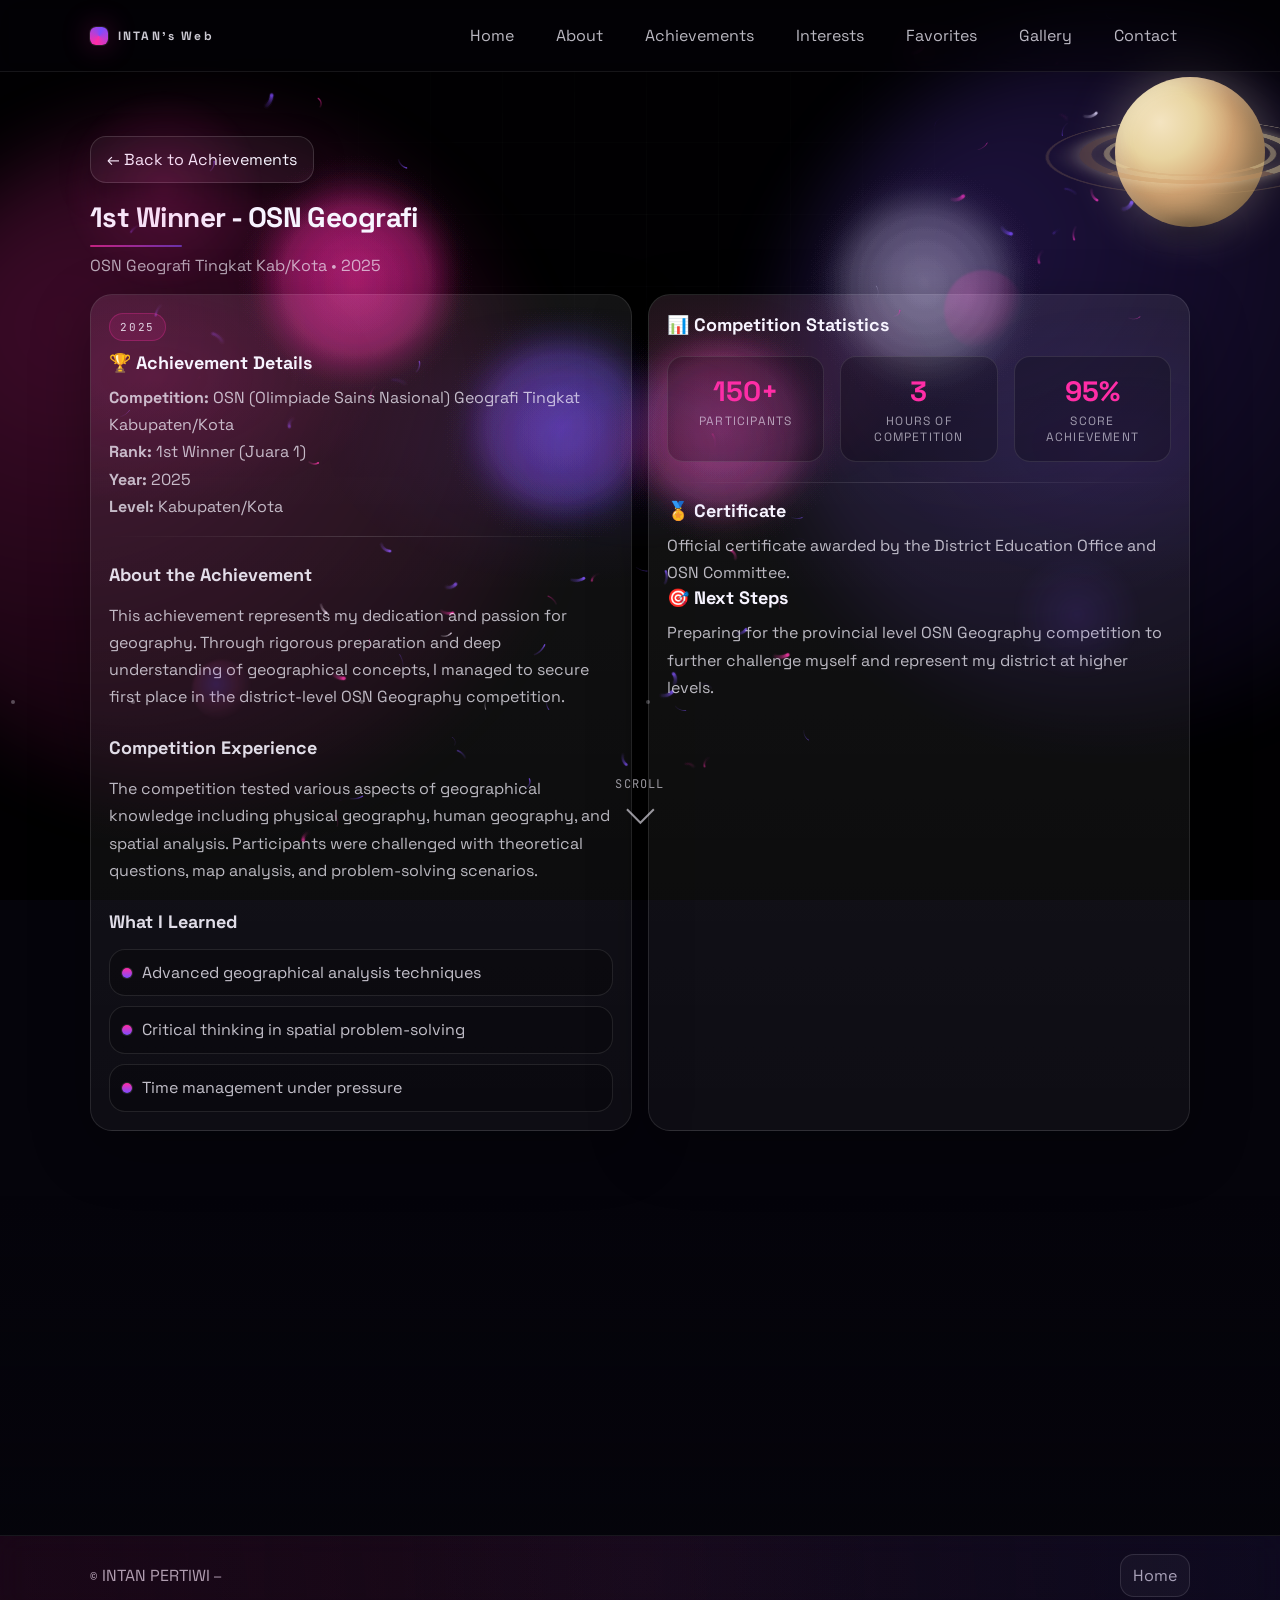
==== achievement-1st-winner.html @ ba56cc41 "Add files via upload" ====
<!doctype html>
<html lang="id">
  <head>
    <meta charset="UTF-8" />
    <meta name="viewport" content="width=device-width, initial-scale=1.0" />
    <meta name="theme-color" content="#05040b" />
    <title>1st Winner - OSN Geografi | Intan's Web</title>
    <meta name="description" content="Detail achievement OSN Geografi Tingkat Kab/Kota" />

    <meta property="og:site_name" content="Intan's Web" />
    <meta property="og:title" content="1st Winner - OSN Geografi" />
    <meta property="og:description" content="Detail achievement OSN Geografi Tingkat Kab/Kota" />
    <meta property="og:type" content="website" />
    <meta property="og:locale" content="id_ID" />

    <meta name="twitter:card" content="summary" />
    <meta name="twitter:title" content="1st Winner - OSN Geografi" />
    <meta name="twitter:description" content="Detail achievement OSN Geografi Tingkat Kab/Kota" />

    <link rel="preconnect" href="https://fonts.googleapis.com" />
    <link rel="preconnect" href="https://fonts.gstatic.com" crossorigin />
    <link
      href="https://fonts.googleapis.com/css2?family=Space+Grotesk:wght@400;500;600;700&family=JetBrains+Mono:wght@400;600&display=swap"
      rel="stylesheet"
    />
    <link rel="stylesheet" href="./styles.css" />
  </head>
  <body>
    <a class="skip" href="#content">Skip to content</a>

    <div class="bg" aria-hidden="true">
      <canvas class="bg__galaxy" id="galaxyCanvas"></canvas>
      <div class="bg__grid"></div>
      <div class="bg__glow bg__glow--a"></div>
      <div class="bg__glow bg__glow--b"></div>
    </div>

    <header class="header" data-elevate>
      <div class="container header__inner">
        <a class="brand" href="./index.html" aria-label="Ke Home">
          <span class="brand__mark" aria-hidden="true"></span>
          <span class="brand__text">INTAN's Web</span>
        </a>

        <nav class="nav" aria-label="Navigasi utama">
          <button class="nav__toggle" type="button" data-nav-toggle>
            <span class="nav__toggleIcon" aria-hidden="true"></span>
            <span class="srOnly">Toggle menu</span>
          </button>
          <div class="nav__panel" data-nav-panel>
            <a class="nav__link" href="./index.html" data-nav-link>Home</a>
            <a class="nav__link" href="./about.html" data-nav-link>About</a>
            <a class="nav__link" href="./achievements.html" data-nav-link>Achievements</a>
            <a class="nav__link" href="./interests.html" data-nav-link>Interests</a>
            <a class="nav__link" href="./favorites.html" data-nav-link>Favorites</a>
            <a class="nav__link" href="./gallery.html" data-nav-link>Gallery</a>
            <a class="nav__link" href="./contact.html" data-nav-link>Contact</a>
          </div>
        </nav>
      </div>
    </header>

    <main id="content">
      <section class="section">
        <div class="container">
          <div class="sectionHead">
            <a href="./achievements.html" class="btn btn--ghost" style="margin-bottom: 16px; display: inline-flex;">← Back to Achievements</a>
            <h2 class="h2 reveal">1st Winner - OSN Geografi</h2>
            <p class="sub reveal">OSN Geografi Tingkat Kab/Kota • 2025</p>
          </div>

          <div class="grid grid--2">
            <article class="card reveal">
              <div class="badge">2025</div>
              <h3 class="h3">🏆 Achievement Details</h3>
              
              <!-- EDIT INI: Isi detail achievement kamu di bawah ini -->
              <div class="achievement-content">
                <p class="p"><strong>Competition:</strong> OSN (Olimpiade Sains Nasional) Geografi Tingkat Kabupaten/Kota</p>
                <p class="p"><strong>Rank:</strong> 1st Winner (Juara 1)</p>
                <p class="p"><strong>Year:</strong> 2025</p>
                <p class="p"><strong>Level:</strong> Kabupaten/Kota</p>
                
                <div class="divider"></div>
                
                <h4 class="h3">About the Achievement</h4>
                <p class="p">
                  <!-- EDIT INI: Tulis deskripsi achievement kamu di sini -->
                  This achievement represents my dedication and passion for geography. 
                  Through rigorous preparation and deep understanding of geographical concepts, 
                  I managed to secure first place in the district-level OSN Geography competition.
                </p>
                
                <h4 class="h3">Competition Experience</h4>
                <p class="p">
                  <!-- EDIT INI: Tulis pengalaman kamu selama kompetisi di sini -->
                  The competition tested various aspects of geographical knowledge including 
                  physical geography, human geography, and spatial analysis. Participants 
                  were challenged with theoretical questions, map analysis, and problem-solving scenarios.
                </p>
                
                <h4 class="h3">What I Learned</h4>
                <ul class="skillList">
                  <li class="skill-item">
                    <span class="dot"></span>
                    <!-- EDIT INI: Ganti dengan yang kamu pelajari -->
                    Advanced geographical analysis techniques
                  </li>
                  <li class="skill-item">
                    <span class="dot"></span>
                    <!-- EDIT INI: Ganti dengan yang kamu pelajari -->
                    Critical thinking in spatial problem-solving
                  </li>
                  <li class="skill-item">
                    <span class="dot"></span>
                    <!-- EDIT INI: Ganti dengan yang kamu pelajari -->
                    Time management under pressure
                  </li>
                </ul>
              </div>
              <!-- END EDIT SECTION -->
            </article>

            <article class="card reveal">
              <h3 class="h3">📊 Competition Statistics</h3>
              
              <!-- EDIT INI: Isi statistik kompetisi jika ada -->
              <div class="stats-grid">
                <div class="stat-item">
                  <div class="stat-number">150+</div>
                  <div class="stat-label">Participants</div>
                </div>
                <div class="stat-item">
                  <div class="stat-number">3</div>
                  <div class="stat-label">Hours of Competition</div>
                </div>
                <div class="stat-item">
                  <div class="stat-number">95%</div>
                  <div class="stat-label">Score Achievement</div>
                </div>
              </div>
              
              <div class="divider"></div>
              
              <h4 class="h3">🏅 Certificate</h4>
              <p class="p">
                <!-- EDIT INI: Tambahkan info sertifikat jika ada -->
                Official certificate awarded by the District Education Office 
                and OSN Committee.
              </p>
              
              <h4 class="h3">🎯 Next Steps</h4>
              <p class="p">
                <!-- EDIT INI: Tulis rencana ke depan -->
                Preparing for the provincial level OSN Geography competition 
                to further challenge myself and represent my district at higher levels.
              </p>
            </article>
          </div>
        </div>
      </section>
    </main>

    <footer class="footer">
      <div class="container footer__inner">
        <div class="footer__left">
          <span class="mono">©</span>
          <span data-footer-name>INTAN PERTIWI</span>
          <span class="mono">—</span>
        </div>
        <a class="footer__top" href="./index.html">Home</a>
      </div>
    </footer>

    <script src="./main.js" defer></script>
  </body>
</html>
---- styles.css ----
:root{
  --bg0:#05040b;
  --bg1:#0a0712;
  --card:rgba(255,255,255,.06);
  --card2:rgba(255,255,255,.08);
  --line:rgba(255,255,255,.12);
  --text:#f7f4ff;
  --muted:rgba(247,244,255,.72);
  --pink:#ff2da6;
  --pink2:#ff5bd0;
  --hot:#ff1b6b;
  --violet:#7c4dff;
  --ok:#27ffb8;
  --shadow: 0 18px 60px rgba(0,0,0,.55);
  --shadow2: 0 10px 30px rgba(0,0,0,.45);
  --r:22px;
  --mono: "JetBrains Mono", ui-monospace, SFMono-Regular, Menlo, Monaco, Consolas, "Liberation Mono","Courier New", monospace;
  --sans: "Space Grotesk", ui-sans-serif, system-ui, -apple-system, Segoe UI, Roboto, Helvetica, Arial, "Apple Color Emoji","Segoe UI Emoji";
}

*{box-sizing:border-box}
html{scroll-behavior:smooth}
body{
  margin:0;
  font-family:var(--sans);
  color:var(--text);
  background: var(--bg0);
  min-height:100vh;
  overflow-x:hidden;
}

img{max-width:100%; display:block}
a{color:inherit; text-decoration:none}
button,input,textarea{font:inherit; color:inherit}

.srOnly{
  position:absolute!important;
  width:1px;height:1px;
  padding:0;margin:-1px;
  overflow:hidden;clip:rect(0,0,0,0);
  white-space:nowrap;border:0;
}

.skip{
  position:absolute;
  left:12px; top:10px;
  padding:10px 12px;
  border-radius:12px;
  background:rgba(0,0,0,.7);
  border:1px solid var(--line);
  transform:translateY(-150%);
  transition:transform .2s ease;
  z-index:9999;
}
.skip:focus{transform:translateY(0)}

.container{
  width:min(1100px, calc(100% - 40px));
  margin:0 auto;
}

.bg{
  position:fixed;
  inset:0;
  pointer-events:none;
  z-index:-1;
}
.bg__galaxy{
  position:absolute;
  inset:0;
  width:100%;
  height:100%;
  opacity:0.9;
  mix-blend-mode: screen;
}
.bg__grid{
  position:absolute;
  inset:-2px;
  background:
    linear-gradient(to right, rgba(255,255,255,.06) 1px, transparent 1px) 0 0 / 72px 72px,
    linear-gradient(to bottom, rgba(255,255,255,.06) 1px, transparent 1px) 0 0 / 72px 72px;
  mask-image: radial-gradient(60% 50% at 50% 25%, rgba(0,0,0,1), transparent 70%);
  opacity:.35;
  transform:translateZ(0);
}
.bg__glow{
  position:absolute;
  width:680px; height:680px;
  border-radius:999px;
  filter:blur(40px);
  opacity:.28;
  animation: floaty 10s ease-in-out infinite;
}
.bg__glow--a{
  left:-140px; top:120px;
  background: radial-gradient(circle at 30% 30%, rgba(255,45,166,.85), rgba(255,45,166,0));
}
.bg__glow--b{
  right:-180px; top:40px;
  background: radial-gradient(circle at 30% 30%, rgba(124,77,255,.85), rgba(124,77,255,0));
  animation-duration:12s;
  animation-delay:-2s;
}
@keyframes floaty{
  0%,100%{ transform: translate3d(0,0,0) }
  50%{ transform: translate3d(0,-22px,0) }
}

.header{
  position:sticky;
  top:0;
  z-index:50;
  backdrop-filter: blur(14px);
  background: rgba(5,4,11,.45);
  border-bottom:1px solid rgba(255,255,255,.08);
}
.header[data-elevate="true"]{
  box-shadow:0 10px 30px rgba(0,0,0,.25);
}
.header__inner{
  display:flex;
  align-items:center;
  justify-content:space-between;
  padding:14px 0;
}

.brand{display:flex; align-items:center; gap:10px}
.brand__mark{
  width:18px;height:18px;border-radius:6px;
  background: conic-gradient(from 200deg, var(--pink), var(--violet), var(--pink));
  box-shadow: 0 0 0 1px rgba(255,255,255,.10), 0 0 28px rgba(255,45,166,.35);
}
.brand__text{
  letter-spacing:.18em;
  font-weight:700;
  font-size:12px;
  color:rgba(247,244,255,.82);
}

.nav{display:flex; align-items:center}
.nav__toggle{
  display:none;
  width:44px;height:44px;
  border-radius:14px;
  border:1px solid var(--line);
  background:rgba(255,255,255,.06);
}
.nav__toggleIcon{
  display:block;
  width:18px; height:2px;
  background:rgba(247,244,255,.9);
  border-radius:2px;
  margin:0 auto;
  position:relative;
}
.nav__toggleIcon:before,
.nav__toggleIcon:after{
  content:"";
  position:absolute;
  left:0;
  width:18px;height:2px;
  background:rgba(247,244,255,.9);
  border-radius:2px;
}
.nav__toggleIcon:before{top:-6px}
.nav__toggleIcon:after{top:6px}

.nav__panel{
  display:flex;
  align-items:center;
  gap:16px;
}
.nav__link{
  padding:10px 12px;
  border-radius:14px;
  color:rgba(247,244,255,.75);
  border:1px solid transparent;
  transition: background .2s ease, border-color .2s ease, color .2s ease;
}
.nav__link:hover{
  background:rgba(255,255,255,.06);
  border-color:rgba(255,255,255,.10);
  color:rgba(247,244,255,.95);
}
.nav__link[aria-current="page"]{
  background: linear-gradient(180deg, rgba(255,45,166,.18), rgba(255,45,166,.08));
  border-color: rgba(255,45,166,.35);
  box-shadow: 0 0 0 1px rgba(255,45,166,.15) inset, 0 12px 28px rgba(255,45,166,.12);
  color:rgba(247,244,255,.98);
}

.section{padding:64px 0}
.hero{padding:64px 0 22px}

.hero__grid{
  display:grid;
  grid-template-columns: 1.2fr .8fr;
  gap:28px;
  align-items:center;
}
.kicker{
  font-family:var(--mono);
  letter-spacing:.18em;
  text-transform:uppercase;
  font-size:12px;
  color:rgba(247,244,255,.62);
  margin:0 0 12px;
}
.hero__title{margin:0 0 10px}
.hero__titleLine{
  display:block;
  font-size:20px;
  color:rgba(247,244,255,.82);
  font-weight:600;
}
.hero__name{
  display:block;
  font-size: clamp(38px, 4.6vw, 64px);
  line-height:1.05;
  letter-spacing:-.03em;
  background: linear-gradient(90deg, rgba(247,244,255,1), rgba(255,91,208,1), rgba(124,77,255,1));
  -webkit-background-clip:text;
  background-clip:text;
  color:transparent;
  text-shadow: 0 0 40px rgba(255,45,166,.14);
  background-size: 220% 100%;
  animation: nameShine 4.6s ease-in-out infinite;
  position:relative;
  isolation:isolate;
}
.hero__name:after{
  content:"";
  position:absolute;
  left:-8px; right:-8px;
  bottom:-10px;
  height:2px;
  background: linear-gradient(90deg, transparent, rgba(255,45,166,.65), rgba(124,77,255,.55), transparent);
  opacity:.65;
  filter: blur(.1px);
}
.hero__nameWrap{
  position:relative;
  display:inline-block;
}
.hero__nameGhost{
  position:absolute;
  left:0; top:0;
  pointer-events:none;
  user-select:none;
  font-size: inherit;
  line-height: inherit;
  letter-spacing: inherit;
  font-weight: inherit;
  opacity:0;
  filter: blur(.2px);
  transform: translate3d(0,0,0);
  mix-blend-mode: screen;
}
.hero__nameGhost--pink{ color: rgba(255,45,166,.40); }
.hero__nameGhost--violet{ color: rgba(124,77,255,.34); filter: blur(.25px); }

.hero__nameWrap[data-glitch="on"] .hero__nameGhost,
.hero__nameWrap:hover .hero__nameGhost{
  opacity:.92;
  animation: glitchShift 860ms steps(2,end) 1;
}
.hero__nameWrap[data-glitch="on"] .hero__nameGhost--pink{ transform: translateX(-2px); }
.hero__nameWrap[data-glitch="on"] .hero__nameGhost--violet{ transform: translateX(2px); }
.hero__nameWrap:hover .hero__nameGhost--pink{ transform: translateX(-2px); }
.hero__nameWrap:hover .hero__nameGhost--violet{ transform: translateX(2px); }
@keyframes glitchShift{
  0%{ clip-path: inset(0 0 0 0); transform: translate3d(-2px,0,0) }
  12%{ clip-path: inset(12% 0 64% 0); transform: translate3d(2px,0,0) }
  26%{ clip-path: inset(52% 0 24% 0); transform: translate3d(-3px,0,0) }
  44%{ clip-path: inset(24% 0 54% 0); transform: translate3d(3px,0,0) }
  63%{ clip-path: inset(66% 0 12% 0); transform: translate3d(-2px,0,0) }
  82%{ clip-path: inset(10% 0 74% 0); transform: translate3d(2px,0,0) }
  100%{ clip-path: inset(0 0 0 0); transform: translate3d(0,0,0) }
}

.hero__nameScan{
  position:absolute;
  left:-10%;
  right:-10%;
  top:0;
  height:100%;
  background: linear-gradient(90deg, transparent, rgba(255,255,255,.18), transparent);
  mix-blend-mode: overlay;
  opacity:.0;
  transform: translateX(-18%);
  filter: blur(.2px);
  pointer-events:none;
}
.hero__nameWrap:hover .hero__nameScan{opacity:.55}
.hero__nameWrap .hero__nameScan{ animation: scan 2.8s ease-in-out infinite; }
@keyframes scan{
  0%{ transform: translateX(-18%); opacity:.0 }
  12%{ opacity:.55 }
  52%{ transform: translateX(18%); opacity:.15 }
  100%{ transform: translateX(18%); opacity:0 }
}
@keyframes nameShine{
  0%{ background-position: 0% 50% }
  50%{ background-position: 100% 50% }
  100%{ background-position: 0% 50% }
}

.reveal{
  opacity:0;
  transform: translateY(14px);
  filter: blur(6px);
  transition: opacity .6s ease, transform .6s ease, filter .6s ease;
  will-change: opacity, transform, filter;
}
.reveal.is-in{
  opacity:1;
  transform: translateY(0);
  filter: blur(0);
}

.h2.reveal{
  position:relative;
}
.h2.reveal:after{
  content:"";
  display:block;
  margin-top:10px;
  width: 92px;
  height: 2px;
  border-radius:999px;
  background: linear-gradient(90deg, rgba(255,45,166,.75), rgba(124,77,255,.65));
  box-shadow: 0 16px 40px rgba(255,45,166,.10);
  transform-origin: left;
  transform: scaleX(.6);
  opacity:.0;
  transition: transform .6s ease .08s, opacity .6s ease .08s;
}
.h2.reveal.is-in:after{
  transform: scaleX(1);
  opacity:.95;
}
.hero__tagline{
  margin:0 0 18px;
  font-size:16px;
  color:rgba(247,244,255,.72);
  max-width:54ch;
}

.hero__cta{display:flex; gap:12px; flex-wrap:wrap; margin:0 0 16px}

.btn{
  display:inline-flex;
  align-items:center;
  justify-content:center;
  padding:12px 16px;
  border-radius:16px;
  border:1px solid rgba(255,255,255,.14);
  background:rgba(255,255,255,.06);
  box-shadow: var(--shadow2);
  transition: transform .18s ease, background .18s ease, border-color .18s ease, box-shadow .18s ease;
  user-select:none;
}
.btn:hover{transform: translateY(-1px)}
.btn:active{transform: translateY(0)}
.btn--primary{
  border-color: rgba(255,45,166,.45);
  background: linear-gradient(180deg, rgba(255,45,166,.35), rgba(255,45,166,.14));
  box-shadow: 0 16px 42px rgba(255,45,166,.18);
}
.btn--ghost{
  background: rgba(255,255,255,.04);
}

.chips{display:flex; gap:10px; flex-wrap:wrap}
.chip{
  padding:8px 12px;
  border-radius:999px;
  border:1px solid rgba(255,255,255,.12);
  background:rgba(255,255,255,.04);
  color:rgba(247,244,255,.72);
  font-size:13px;
}

.hero__visual{position:relative}
.portraitCard{
  position:relative;
  border-radius: calc(var(--r) + 8px);
  padding:12px;
  background: linear-gradient(180deg, rgba(255,255,255,.08), rgba(255,255,255,.04));
  border:1px solid rgba(255,255,255,.10);
  box-shadow: var(--shadow);
  overflow:hidden;
  transform: perspective(900px) rotateX(0deg) rotateY(0deg) translate3d(0, 0, 0);
  transform-style: preserve-3d;
  will-change: transform;
  transition: transform .18s ease, box-shadow .22s ease, border-color .22s ease;
  animation: portraitWobble 6.8s ease-in-out infinite;
}
.portraitCard:hover{
  transform: perspective(900px) rotateX(0deg) rotateY(0deg) translate3d(0, -8px, 0);
  box-shadow: 0 24px 74px rgba(0,0,0,.45);
  border-color: rgba(255,45,166,.22);
  animation-play-state: paused;
}
.portraitCard:focus-within{
  transform: perspective(900px) rotateX(0deg) rotateY(0deg) translate3d(0, -8px, 0);
  box-shadow: 0 24px 74px rgba(0,0,0,.45);
  border-color: rgba(255,45,166,.22);
  animation-play-state: paused;
}
.portraitCard:before{
  content:"";
  position:absolute;
  inset:-40%;
  background: linear-gradient(
    115deg,
    transparent 0%,
    rgba(255,255,255,.06) 32%,
    rgba(255,255,255,.22) 44%,
    rgba(255,255,255,.08) 56%,
    transparent 70%
  );
  transform: translateX(-22%) rotate(8deg);
  opacity:0;
  pointer-events:none;
}
.portraitCard:hover:before,
.portraitCard:focus-within:before{
  opacity:.85;
  animation: portraitShine 1.35s ease both;
}
@keyframes portraitShine{
  to{ transform: translateX(22%) rotate(8deg) }
}
.portraitCard:after{
  content:"";
  position:absolute;
  inset:-60px;
  background:
    radial-gradient(360px 260px at 32% 28%, rgba(255,45,166,.32), transparent 62%),
    radial-gradient(520px 360px at 72% 44%, rgba(124,77,255,.26), transparent 64%),
    radial-gradient(520px 420px at 55% 80%, rgba(255,91,208,.16), transparent 66%);
  filter: blur(16px);
  opacity:.62;
  pointer-events:none;
  mix-blend-mode: screen;
  transform: translateZ(10px);
  animation: aura 8.5s ease-in-out infinite;
}
@keyframes aura{
  0%,100%{ transform: translate3d(0,0,0) }
  50%{ transform: translate3d(0,-10px,0) }
}
.portraitCard__img{
  box-shadow:
    0 0 0 1px rgba(255,255,255,.10),
    0 28px 90px rgba(255,45,166,.10);
}

.linkCard{
  display:inline-flex;
  align-items:center;
  gap:10px;
  padding:10px 12px;
  border-radius:16px;
  border:1px solid rgba(255,255,255,.12);
  background: rgba(0,0,0,.18);
  color:rgba(247,244,255,.78);
  transition: transform .18s ease, border-color .18s ease, background .18s ease;
}
.linkCard:hover{
  transform: translateY(-1px);
  border-color: rgba(255,45,166,.24);
  background: rgba(255,255,255,.05);
  color:rgba(247,244,255,.92);
}
.linkCard:after{
  content:"↗";
  font-family:var(--mono);
  font-size:12px;
  opacity:.7;
}
.link-card.card {
  text-decoration: none;
  color: inherit;
}
.link-card.card:hover {
  transform: translateY(-2px);
  border-color: rgba(255,45,166,.22);
  background: rgba(255,255,255,.05);
  color: inherit;
}
.portraitCard__frame{
  position:absolute;
  inset:-2px;
  background: radial-gradient(500px 260px at 10% 10%, rgba(255,45,166,.42), transparent 55%),
              radial-gradient(520px 300px at 90% 20%, rgba(124,77,255,.38), transparent 60%),
              linear-gradient(180deg, rgba(255,255,255,.10), rgba(255,255,255,0));
  opacity:.7;
  pointer-events:none;
  transform: translateZ(18px);
}
.portraitCard__img{
  position:relative;
  width:100%;
  height:420px;
  object-fit:cover;
  border-radius: var(--r);
  border:1px solid rgba(255,255,255,.12);
  filter: contrast(1.06) saturate(1.08);
  transform: translateZ(30px) scale(1);
  transition: transform .22s cubic-bezier(.2,.8,.2,1), filter .22s ease;
  will-change: transform;
  animation: portraitBreath 4.6s ease-in-out infinite;
}
.portraitCard:hover .portraitCard__img,
.portraitCard:focus-within .portraitCard__img{
  transform: translateZ(30px) scale(1.045);
  filter: contrast(1.08) saturate(1.12);
  animation-play-state: paused;
}

@keyframes portraitWobble{
  0%,100%{
    transform: perspective(900px) rotateX(0deg) rotateY(0deg) translate3d(0, 0, 0);
  }
  20%{
    transform: perspective(900px) rotateX(6deg) rotateY(-7deg) translate3d(0, -5px, 0);
  }
  50%{
    transform: perspective(900px) rotateX(-7deg) rotateY(8deg) translate3d(0, -9px, 0);
  }
  78%{
    transform: perspective(900px) rotateX(5deg) rotateY(6deg) translate3d(0, -4px, 0);
  }
}
@keyframes portraitBreath{
  0%,100%{ transform: translateZ(30px) scale(1) }
  50%{ transform: translateZ(30px) scale(1.03) }
}

/* extra WOW: glow slowly orbits */
.portraitCard:after{
  animation: aura 8.5s ease-in-out infinite, glowOrbit 9.5s ease-in-out infinite;
}
@keyframes glowOrbit{
  0%,100%{ transform: translateZ(10px) translate3d(-10px, 6px, 0) }
  50%{ transform: translateZ(10px) translate3d(14px, -10px, 0) }
}

@media (prefers-reduced-motion: reduce){
  html{scroll-behavior:auto}
  .portraitCard,
  .portraitCard__img{
    transition:none !important;
    animation:none !important;
  }
  .portraitCard:before{display:none}
  .portraitCard:after{display:none}
}
.portraitCard__meta{
  position:absolute;
  left:18px;
  bottom:18px;
  display:grid;
  gap:10px;
}
.portraitCard__metaRow{display:flex; align-items:center; gap:10px}
.mono{font-family:var(--mono); font-size:12px; letter-spacing:.12em; color:rgba(247,244,255,.7); text-transform:uppercase}

.pill{
  display:inline-flex;
  align-items:center;
  padding:7px 10px;
  border-radius:999px;
  border:1px solid rgba(255,255,255,.14);
  background: rgba(0,0,0,.35);
  color:rgba(247,244,255,.86);
  font-weight:600;
  font-size:12px;
}
.pill--hot{
  border-color: rgba(255,45,166,.45);
  box-shadow: 0 0 0 1px rgba(255,45,166,.10) inset, 0 16px 34px rgba(255,45,166,.14);
}

.floatingStats{
  position:absolute;
  right:-12px;
  top:18px;
  display:grid;
  gap:10px;
  pointer-events:none;
}
.stat{
  border-radius:18px;
  padding:12px 14px;
  background: rgba(0,0,0,.35);
  border:1px solid rgba(255,255,255,.12);
  backdrop-filter: blur(12px);
  box-shadow: 0 18px 60px rgba(0,0,0,.35);
}
.stat__k{font-family:var(--mono); font-size:11px; letter-spacing:.16em; color:rgba(247,244,255,.58); text-transform:uppercase}
.stat__v{font-weight:700; letter-spacing:-.02em}

.sectionHead{margin:0 0 18px}
.h2{
  margin:0 0 8px;
  font-size:28px;
  letter-spacing:-.02em;
}
.sub{margin:0; color:rgba(247,244,255,.68); max-width:72ch}

.grid{display:grid; gap:16px}
.grid--2{grid-template-columns: repeat(2, minmax(0, 1fr))}
.grid--3{grid-template-columns: repeat(3, minmax(0, 1fr))}

.card{
  border-radius: var(--r);
  padding:18px;
  background: linear-gradient(180deg, rgba(255,255,255,.08), rgba(255,255,255,.04));
  border:1px solid rgba(255,255,255,.10);
  box-shadow: 0 18px 60px rgba(0,0,0,.30);
  position:relative;
  overflow:hidden;
}
.card:before{
  content:"";
  position:absolute;
  inset:-2px;
  background: radial-gradient(420px 240px at 12% 10%, rgba(255,45,166,.16), transparent 55%),
              radial-gradient(420px 240px at 88% 18%, rgba(124,77,255,.12), transparent 60%);
  opacity:.85;
  pointer-events:none;
}
.card > *{position:relative}
.card--lift{
  transition: transform .18s ease, border-color .18s ease;
}
.card--lift:hover{
  transform: translateY(-2px);
  border-color: rgba(255,45,166,.22);
}
.card--quote{margin-top:16px}

.h3{margin:0 0 10px; font-size:18px}
.p{margin:0; color:rgba(247,244,255,.74); line-height:1.7}
.subtle{color:rgba(247,244,255,.62)}

.divider{
  height:1px;
  background: linear-gradient(90deg, transparent, rgba(255,255,255,.14), transparent);
  margin:16px 0;
}

.badge{
  display:inline-flex;
  align-items:center;
  padding:6px 10px;
  border-radius:999px;
  font-family:var(--mono);
  font-size:11px;
  letter-spacing:.16em;
  background: rgba(255,45,166,.12);
  border:1px solid rgba(255,45,166,.28);
  color:rgba(247,244,255,.86);
  margin:0 0 10px;
}

.biodata{margin:0; display:grid; gap:10px}
.biodata__row{
  display:flex;
  align-items:flex-start;
  justify-content:space-between;
  gap:14px;
  padding:10px 12px;
  border-radius:16px;
  background: rgba(0,0,0,.26);
  border:1px solid rgba(255,255,255,.10);
}
.biodata dt{color:rgba(247,244,255,.62)}
.biodata dd{margin:0; font-weight:600; text-align:right}

.pillRow{display:flex; gap:10px; flex-wrap:wrap}

.skillList{
  margin:0;
  padding-left:0;
  list-style:none;
  display:grid;
  gap:10px;
}
.skillList li{
  display:flex;
  align-items:center;
  gap:10px;
  padding:10px 12px;
  border-radius:16px;
  background: rgba(0,0,0,.24);
  border:1px solid rgba(255,255,255,.10);
  color:rgba(247,244,255,.78);
}
.skill-item {
  display:flex;
  align-items:center;
  gap:10px;
  padding:10px 12px;
  border-radius:16px;
  background: rgba(0,0,0,.24);
  border:1px solid rgba(255,255,255,.10);
  color:rgba(247,244,255,.78);
}
.dot{
  width:10px;height:10px;border-radius:999px;
  background: linear-gradient(180deg, rgba(255,45,166,1), rgba(124,77,255,1));
  box-shadow: 0 0 0 1px rgba(255,255,255,.12);
}

.achievement-content {
  line-height: 1.6;
}

.achievement-content h4 {
  margin-top: 24px;
  margin-bottom: 12px;
  color: rgba(247,244,255,0.9);
}

.stats-grid {
  display: grid;
  grid-template-columns: repeat(auto-fit, minmax(120px, 1fr));
  gap: 16px;
  margin: 20px 0;
}

.stat-item {
  text-align: center;
  padding: 16px;
  border-radius: 16px;
  background: rgba(0,0,0,.24);
  border:1px solid rgba(255,255,255,.10);
}

.stat-number {
  font-size: 28px;
  font-weight: 700;
  color: var(--pink);
  margin-bottom: 4px;
}

.stat-label {
  font-size: 12px;
  color: rgba(247,244,255,.6);
  text-transform: uppercase;
  letter-spacing: 0.1em;
}

.quote{
  display:grid;
  gap:8px;
}
.quote__mark{
  font-size:46px;
  line-height:1;
  color:rgba(255,45,166,.6);
}
.quote__text{
  margin:0;
  font-size:18px;
  line-height:1.6;
  color:rgba(247,244,255,.85);
}
.quote__by{color:rgba(247,244,255,.62)}

.gallery{
  display:grid;
  grid-template-columns: repeat(12, minmax(0, 1fr));
  gap:12px;
}
.galleryItem{
  grid-column: span 4;
  border-radius: 18px;
  padding:0;
  border:1px solid rgba(255,255,255,.10);
  background: rgba(255,255,255,.03);
  overflow:hidden;
  position:relative;
  cursor:pointer;
  box-shadow: 0 18px 60px rgba(0,0,0,.24);
  transition: transform .18s ease, border-color .18s ease, box-shadow .18s ease;
}
.galleryItem:hover{
  transform: translateY(-2px);
  border-color: rgba(255,45,166,.24);
  box-shadow: 0 22px 70px rgba(0,0,0,.32);
}
.galleryItem img{
  width:100%;
  height:220px;
  object-fit:cover;
  filter:saturate(1.08) contrast(1.04);
}
.galleryItem__overlay{
  position:absolute;
  inset:0;
  display:flex;
  align-items:flex-end;
  justify-content:flex-end;
  padding:12px;
  background: linear-gradient(180deg, transparent 45%, rgba(0,0,0,.75));
  opacity:.0;
  transition: opacity .18s ease;
}
.galleryItem:hover .galleryItem__overlay{opacity:1}

.social{display:grid; gap:10px}
.social__item{
  display:flex;
  align-items:center;
  justify-content:space-between;
  gap:12px;
  padding:12px 14px;
  border-radius:16px;
  background: rgba(0,0,0,.24);
  border:1px solid rgba(255,255,255,.10);
  transition: transform .18s ease, border-color .18s ease;
}
.social__item:hover{transform: translateY(-1px); border-color: rgba(255,45,166,.22)}
.social__label{font-weight:700}

.form{display:grid; gap:12px}
.field{display:grid; gap:6px}
.field__label{color:rgba(247,244,255,.66); font-size:13px}
.field__input{
  width:100%;
  padding:12px 14px;
  border-radius:16px;
  border:1px solid rgba(255,255,255,.12);
  background: rgba(0,0,0,.25);
  outline:none;
  transition: border-color .18s ease, box-shadow .18s ease;
}
.field__input:focus{
  border-color: rgba(255,45,166,.42);
  box-shadow: 0 0 0 4px rgba(255,45,166,.12);
}
.field__input--area{resize:vertical; min-height:120px}

.footer{
  border-top:1px solid rgba(255,255,255,.08);
  padding:18px 0;
  background: rgba(5,4,11,.35);
  backdrop-filter: blur(14px);
  position: relative;
  overflow: hidden;
}

/* Animated footer background for large screens */
.footer::before {
  content: '';
  position: absolute;
  top: -50%;
  left: -50%;
  width: 200%;
  height: 200%;
  background: radial-gradient(circle at 20% 80%, rgba(255,45,166,.1) 0%, transparent 50%),
              radial-gradient(circle at 80% 20%, rgba(124,77,255,.1) 0%, transparent 50%),
              radial-gradient(circle at 50% 50%, rgba(255,91,208,.05) 0%, transparent 50%);
  animation: footerFloat 20s ease-in-out infinite;
  pointer-events: none;
}

@keyframes footerFloat {
  0%, 100% {
    transform: translate(0, 0) rotate(0deg);
  }
  33% {
    transform: translate(30px, -30px) rotate(120deg);
  }
  66% {
    transform: translate(-20px, 20px) rotate(240deg);
  }
}

/* Scroll indicator for all screens */
.scroll-indicator {
  position: fixed;
  bottom: 80px;
  left: 50%;
  transform: translateX(-50%);
  display: flex; /* Always show */
  flex-direction: column;
  align-items: center;
  gap: 8px;
  color: rgba(247,244,255,.6);
  font-size: 12px;
  font-family: var(--mono);
  text-transform: uppercase;
  letter-spacing: 0.1em;
  z-index: 10;
  opacity: 0; /* Hidden by default */
  animation: scrollPulse 2s ease-in-out infinite;
}

.scroll-indicator.show {
  opacity: 1; /* Show when needed */
}

/* Responsive adjustments for scroll indicator */
@media (max-height: 600px) {
  .scroll-indicator {
    bottom: 60px;
    font-size: 10px;
  }
  
  .scroll-indicator .arrow {
    width: 16px;
    height: 16px;
  }
}

@media (max-height: 400px) {
  .scroll-indicator {
    bottom: 40px;
    font-size: 9px;
  }
  
  .scroll-indicator .arrow {
    width: 12px;
    height: 12px;
  }
}

.scroll-indicator .arrow {
  width: 20px;
  height: 20px;
  border-right: 2px solid rgba(247,244,255,.6);
  border-bottom: 2px solid rgba(247,244,255,.6);
  transform: rotate(45deg);
  animation: scrollBounce 2s ease-in-out infinite;
}

@keyframes scrollPulse {
  0%, 100% {
    opacity: 0.6;
  }
  50% {
    opacity: 1;
  }
}

@keyframes scrollBounce {
  0%, 100% {
    transform: rotate(45deg) translateY(0);
  }
  50% {
    transform: rotate(45deg) translateY(5px);
  }
}

/* Extra content for all screens */
.extra-content {
  min-height: 300px;
  padding: 60px 0;
  background: linear-gradient(180deg, transparent, rgba(5,4,11,.5));
  display: block; /* Always show */
}

/* Responsive adjustments for smaller screens */
@media (max-height: 600px) {
  .extra-content {
    min-height: 200px;
    padding: 40px 0;
  }
}

@media (max-height: 400px) {
  .extra-content {
    min-height: 150px;
    padding: 30px 0;
  }
}

/* Space Images Background */
.space-images {
  position: fixed;
  top: 0;
  left: 0;
  width: 100%;
  height: 100%;
  pointer-events: none;
  z-index: 1; /* Di atas galaxy canvas tapi di bawah content */
  overflow: hidden;
}

.space-image {
  position: absolute;
  opacity: 0.4; /* Dinaikin sedikit biar keliatan */
  animation: floatSpace 30s ease-in-out infinite;
  filter: blur(1px);
  mix-blend-mode: screen; /* Biar keliatan lebih bagus */
}

.space-image.galaxy-1 {
  top: 10%;
  left: 5%;
  width: 200px;
  height: 200px;
  background: radial-gradient(circle, rgba(255,45,166,0.4) 0%, transparent 70%);
  border-radius: 50%;
  animation-delay: 0s;
}

.space-image.galaxy-2 {
  top: 60%;
  right: 10%;
  width: 150px;
  height: 150px;
  background: radial-gradient(circle, rgba(124,77,255,0.3) 0%, transparent 60%);
  border-radius: 50%;
  animation-delay: 10s;
}

.space-image.planet-1 {
  top: 30%;
  right: 20%;
  width: 80px;
  height: 80px;
  background: radial-gradient(circle at 30% 30%, rgba(255,91,208,0.6) 0%, rgba(255,45,166,0.3) 50%, transparent 70%);
  border-radius: 50%;
  animation-delay: 5s;
}

.space-image.planet-2 {
  bottom: 20%;
  left: 15%;
  width: 60px;
  height: 60px;
  background: radial-gradient(circle at 40% 40%, rgba(124,77,255,0.5) 0%, rgba(255,91,208,0.2) 40%, transparent 70%);
  border-radius: 50%;
  animation-delay: 15s;
}

.space-image.nebula {
  top: 50%;
  left: 50%;
  transform: translate(-50%, -50%);
  width: 300px;
  height: 200px;
  background: radial-gradient(ellipse, rgba(255,45,166,0.2) 0%, rgba(124,77,255,0.1) 40%, transparent 70%);
  border-radius: 50%;
  animation-delay: 20s;
}

@keyframes floatSpace {
  0%, 100% {
    transform: translate(0, 0) scale(1);
    opacity: 0.3;
  }
  25% {
    transform: translate(20px, -30px) scale(1.1);
    opacity: 0.4;
  }
  50% {
    transform: translate(-30px, 20px) scale(0.9);
    opacity: 0.2;
  }
  75% {
    transform: translate(30px, 30px) scale(1.05);
    opacity: 0.35;
  }
}

/* Responsive space images */
@media (max-width: 768px) {
  .space-image.galaxy-1 {
    width: 120px;
    height: 120px;
  }
  
  .space-image.galaxy-2 {
    width: 100px;
    height: 100px;
  }
  
  .space-image.planet-1 {
    width: 50px;
    height: 50px;
  }
  
  .space-image.planet-2 {
    width: 40px;
    height: 40px;
  }
  
  .space-image.nebula {
    width: 200px;
    height: 150px;
  }
}

@media (max-width: 480px) {
  .space-image.galaxy-1 {
    width: 80px;
    height: 80px;
  }
  
  .space-image.galaxy-2 {
    width: 70px;
    height: 70px;
  }
  
  .space-image.planet-1 {
    width: 35px;
    height: 35px;
  }
  
  .space-image.planet-2 {
    width: 30px;
    height: 30px;
  }
  
  .space-image.nebula {
    width: 150px;
    height: 100px;
  }
}

/* Saturnus Planet di Ujung Foto */
.saturnus-container {
  position: absolute; /* Diubah dari fixed jadi absolute */
  top: -20px; /* Dipindah lebih dekat: dari -80px jadi -20px */
  right: -10px; /* Dipindah lebih dekat: dari -30px jadi -10px */
  width: 200px;
  height: 200px;
  pointer-events: none;
  z-index: 10;
  perspective: 1000px;
}

/* Container untuk foto profile agar Saturnus bisa positioning */
.profile-section {
  position: relative; /* Tambahkan relative container */
}

.saturnus-planet {
  position: relative;
  width: 150px; /* Diperbesar dari 80px */
  height: 150px; /* Diperbesar dari 80px */
  margin: 25px auto; /* Adjusted margin */
  transform-style: preserve-3d;
  animation: saturnusFloat 6s ease-in-out infinite, saturnusRotate 20s linear infinite;
}

/* Planet Body */
.saturnus-body {
  position: absolute;
  width: 100%;
  height: 100%;
  background: radial-gradient(circle at 30% 30%, 
    #F4E4C1 0%, 
    #E8D4A0 25%, 
    #D4A574 50%, 
    #C19A6B 75%, 
    #8B7355 100%);
  border-radius: 50%;
  box-shadow: 
    inset -15px -15px 30px rgba(0,0,0,0.3), /* Diperbesar shadow */
    inset 8px 8px 15px rgba(255,255,255,0.2), /* Diperbesar shadow */
    0 0 50px rgba(244,228,193,0.3); /* Diperbesar glow */
}

/* Saturnus Rings */
.saturnus-rings {
  position: absolute;
  top: 50%;
  left: 50%;
  transform: translate(-50%, -50%) rotateX(75deg);
  width: 220px; /* Diperbesar dari 140px */
  height: 220px; /* Diperbesar dari 140px */
  border-radius: 50%;
  border: 12px solid transparent; /* Diperbesar dari 8px */
  border-top: 12px solid rgba(244,228,193,0.6); /* Diperbesar */
  border-right: 12px solid rgba(232,212,160,0.5); /* Diperbesar */
  border-bottom: 12px solid rgba(212,165,116,0.4); /* Diperbesar */
  border-left: 12px solid rgba(193,154,107,0.3); /* Diperbesar */
  box-shadow: 
    0 0 30px rgba(244,228,193,0.4), /* Diperbesar */
    inset 0 0 30px rgba(244,228,193,0.2); /* Diperbesar */
  animation: ringPulse 4s ease-in-out infinite;
}

/* Inner Ring */
.saturnus-rings::before {
  content: '';
  position: absolute;
  top: 50%;
  left: 50%;
  transform: translate(-50%, -50%);
  width: 160px; /* Diperbesar dari 100px */
  height: 160px; /* Diperbesar dari 100px */
  border-radius: 50%;
  border: 6px solid rgba(232,212,160,0.4); /* Diperbesar dari 4px */
  border-top: 6px solid rgba(244,228,193,0.5); /* Diperbesar */
  border-bottom: 6px solid rgba(212,165,116,0.3); /* Diperbesar */
}

/* Outer Ring */
.saturnus-rings::after {
  content: '';
  position: absolute;
  top: 50%;
  left: 50%;
  transform: translate(-50%, -50%);
  width: 280px; /* Diperbesar dari 180px */
  height: 280px; /* Diperbesar dari 180px */
  border-radius: 50%;
  border: 3px solid rgba(193,154,107,0.2); /* Diperbesar dari 2px */
  border-top: 3px solid rgba(244,228,193,0.3); /* Diperbesar */
}

/* 3D Shadow Effect */
.saturnus-shadow {
  position: absolute;
  bottom: -15px; /* Diperbesar dari -10px */
  left: 50%;
  transform: translateX(-50%);
  width: 100px; /* Diperbesar dari 60px */
  height: 25px; /* Diperbesar dari 15px */
  background: radial-gradient(ellipse, rgba(0,0,0,0.4) 0%, transparent 70%);
  border-radius: 50%;
  filter: blur(8px); /* Diperbesar blur */
  animation: shadowPulse 6s ease-in-out infinite;
}

/* Animations */
@keyframes saturnusFloat {
  0%, 100% { 
    transform: translateY(0px) rotateY(0deg) scale(1); 
  }
  25% { 
    transform: translateY(-10px) rotateY(90deg) scale(1.05); 
  }
  50% { 
    transform: translateY(-5px) rotateY(180deg) scale(1.02); 
  }
  75% { 
    transform: translateY(-15px) rotateY(270deg) scale(1.08); 
  }
}

@keyframes saturnusRotate {
  from { transform: rotateY(0deg); }
  to { transform: rotateY(360deg); }
}

@keyframes ringPulse {
  0%, 100% { 
    opacity: 0.8; 
    transform: translate(-50%, -50%) rotateX(75deg) scale(1); 
  }
  50% { 
    opacity: 1; 
    transform: translate(-50%, -50%) rotateX(75deg) scale(1.1); 
  }
}

@keyframes shadowPulse {
  0%, 100% { 
    opacity: 0.4; 
    transform: translateX(-50%) scale(1); 
  }
  50% { 
    opacity: 0.6; 
    transform: translateX(-50%) scale(1.2); 
  }
}

/* Responsive Saturnus */
@media (max-width: 768px) {
  .saturnus-container {
    width: 150px; /* Diperbesar dari 90px */
    height: 150px; /* Diperbesar dari 90px */
    top: -15px; /* Lebih dekat ke foto */
    right: -8px; /* Lebih dekat ke foto */
  }
  
  .saturnus-planet {
    width: 110px; /* Diperbesar dari 60px */
    height: 110px; /* Diperbesar dari 60px */
  }
  
  .saturnus-rings {
    width: 160px; /* Diperbesar dari 100px */
    height: 160px; /* Diperbesar dari 100px */
    border-width: 8px; /* Diperbesar dari 6px */
  }
  
  .saturnus-rings::before {
    width: 120px; /* Diperbesar dari 70px */
    height: 120px; /* Diperbesar dari 70px */
    border-width: 4px; /* Disesuaikan */
  }
  
  .saturnus-rings::after {
    width: 200px; /* Diperbesar dari 130px */
    height: 200px; /* Diperbesar dari 130px */
    border-width: 2px; /* Disesuaikan */
  }
  
  .saturnus-shadow {
    width: 75px; /* Diperbesar dari 45px */
    height: 18px; /* Diperbesar dari 12px */
    bottom: -12px; /* Disesuaikan */
  }
}

@media (max-width: 480px) {
  .saturnus-container {
    width: 120px; /* Diperbesar dari 70px */
    height: 120px; /* Diperbesar dari 70px */
    top: -10px; /* Lebih dekat ke foto */
    right: -5px; /* Lebih dekat ke foto */
  }
  
  .saturnus-planet {
    width: 90px; /* Diperbesar dari 45px */
    height: 90px; /* Diperbesar dari 45px */
  }
  
  .saturnus-rings {
    width: 130px; /* Diperbesar dari 75px */
    height: 130px; /* Diperbesar dari 75px */
    border-width: 6px; /* Diperbesar dari 4px */
  }
  
  .saturnus-rings::before {
    width: 95px; /* Diperbesar dari 55px */
    height: 95px; /* Diperbesar dari 55px */
    border-width: 3px; /* Disesuaikan */
  }
  
  .saturnus-rings::after {
    width: 160px; /* Diperbesar dari 95px */
    height: 160px; /* Diperbesar dari 95px */
    border-width: 2px; /* Disesuaikan */
  }
  
  .saturnus-shadow {
    width: 60px; /* Diperbesar dari 35px */
    height: 15px; /* Diperbesar dari 10px */
    bottom: -10px; /* Disesuaikan */
  }
}
.bima-sakti-system {
  position: fixed;
  bottom: -300px;
  left: 50%;
  transform: translateX(-50%);
  width: 600px;
  height: 600px;
  pointer-events: none;
  z-index: 0;
  opacity: 0;
  transition: opacity 2s ease-in-out;
}

.bima-sakti-system.visible {
  opacity: 1;
}

/* Central Sun */
.bima-sakti-sun {
  position: absolute;
  top: 50%;
  left: 50%;
  transform: translate(-50%, -50%);
  width: 80px;
  height: 80px;
  background: radial-gradient(circle, #FFD700 0%, #FFA500 40%, #FF6B35 70%, transparent 100%);
  border-radius: 50%;
  box-shadow: 0 0 60px #FFA500, 0 0 100px #FF6B35;
  animation: sunPulse 4s ease-in-out infinite;
}

/* Planet Orbits */
.bima-sakti-orbit {
  position: absolute;
  top: 50%;
  left: 50%;
  transform: translate(-50%, -50%);
  border: 1px solid rgba(255,255,255,0.1);
  border-radius: 50%;
  animation: orbitRotate 60s linear infinite;
}

.bima-sakti-orbit-1 {
  width: 200px;
  height: 200px;
  animation-duration: 20s;
}

.bima-sakti-orbit-2 {
  width: 300px;
  height: 300px;
  animation-duration: 35s;
  animation-direction: reverse;
}

.bima-sakti-orbit-3 {
  width: 400px;
  height: 400px;
  animation-duration: 50s;
}

/* Planets */
.bima-sakti-planet {
  position: absolute;
  border-radius: 50%;
  top: -10px;
  left: 50%;
  transform: translateX(-50%);
}

.bima-sakti-planet-1 {
  width: 20px;
  height: 20px;
  background: radial-gradient(circle at 30% 30%, #87CEEB, #4682B4);
  box-shadow: 0 0 10px #4682B4;
}

.bima-sakti-planet-2 {
  width: 25px;
  height: 25px;
  background: radial-gradient(circle at 40% 40%, #DDA0DD, #8B008B);
  box-shadow: 0 0 15px #8B008B;
}

.bima-sakti-planet-3 {
  width: 18px;
  height: 18px;
  background: radial-gradient(circle at 35% 35%, #98FB98, #228B22);
  box-shadow: 0 0 12px #228B22;
}

/* Galaxy Background for Bima Sakti */
.bima-sakti-galaxy {
  position: absolute;
  top: 0;
  left: 0;
  width: 100%;
  height: 100%;
  background: radial-gradient(ellipse at center, 
    rgba(255,215,0,0.1) 0%, 
    rgba(255,165,0,0.05) 30%, 
    rgba(255,107,53,0.02) 60%, 
    transparent 100%);
  animation: galaxyRotate 120s linear infinite;
}

/* Animations */
@keyframes sunPulse {
  0%, 100% { transform: translate(-50%, -50%) scale(1); }
  50% { transform: translate(-50%, -50%) scale(1.1); }
}

@keyframes orbitRotate {
  from { transform: translate(-50%, -50%) rotate(0deg); }
  to { transform: translate(-50%, -50%) rotate(360deg); }
}

@keyframes galaxyRotate {
  from { transform: rotate(0deg); }
  to { transform: rotate(360deg); }
}

/* Responsive for Bima Sakti */
@media (max-width: 768px) {
  .bima-sakti-system {
    width: 400px;
    height: 400px;
    bottom: -200px;
  }
  
  .bima-sakti-sun {
    width: 60px;
    height: 60px;
  }
  
  .bima-sakti-orbit-1 { width: 150px; height: 150px; }
  .bima-sakti-orbit-2 { width: 220px; height: 220px; }
  .bima-sakti-orbit-3 { width: 290px; height: 290px; }
  
  .bima-sakti-planet-1 { width: 15px; height: 15px; }
  .bima-sakti-planet-2 { width: 18px; height: 18px; }
  .bima-sakti-planet-3 { width: 14px; height: 14px; }
}

@media (max-width: 480px) {
  .bima-sakti-system {
    width: 300px;
    height: 300px;
    bottom: -150px;
  }
  
  .bima-sakti-sun {
    width: 40px;
    height: 40px;
  }
  
  .bima-sakti-orbit-1 { width: 120px; height: 120px; }
  .bima-sakti-orbit-2 { width: 170px; height: 170px; }
  .bima-sakti-orbit-3 { width: 220px; height: 220px; }
  
  .bima-sakti-planet-1 { width: 12px; height: 12px; }
  .bima-sakti-planet-2 { width: 14px; height: 14px; }
  .bima-sakti-planet-3 { width: 10px; height: 10px; }
}

/* Floating particles for extra space */
.floating-particles {
  position: fixed;
  bottom: 0;
  left: 0;
  width: 100%;
  height: 200px;
  pointer-events: none;
  overflow: hidden;
  z-index: -1;
}

.particle {
  position: absolute;
  width: 4px;
  height: 4px;
  background: rgba(247,244,255,.3);
  border-radius: 50%;
  animation: floatUp 15s linear infinite;
}

@keyframes floatUp {
  0% {
    transform: translateY(200px) translateX(0);
    opacity: 0;
  }
  10% {
    opacity: 1;
  }
  90% {
    opacity: 1;
  }
  100% {
    transform: translateY(-200px) translateX(100px);
    opacity: 0;
  }
}
.footer__inner{
  display:flex;
  align-items:center;
  justify-content:space-between;
  gap:12px;
  color:rgba(247,244,255,.68);
}
.footer__top{
  padding:10px 12px;
  border-radius:14px;
  border:1px solid rgba(255,255,255,.12);
  background: rgba(255,255,255,.04);
}

.modal{
  width:min(980px, calc(100% - 24px));
  border-radius: 22px;
  border:1px solid rgba(255,255,255,.14);
  background: rgba(8,6,14,.86);
  box-shadow: 0 34px 120px rgba(0,0,0,.6);
  padding:18px;
}
.modal::backdrop{background: rgba(0,0,0,.72)}
.modal__img{
  width:100%;
  max-height: 74vh;
  object-fit:contain;
  border-radius:18px;
  border:1px solid rgba(255,255,255,.12);
  background: rgba(0,0,0,.25);
}
.modal__close{
  position:absolute;
  right:14px; top:14px;
  width:44px;height:44px;
  border-radius:14px;
  border:1px solid rgba(255,255,255,.14);
  background: rgba(255,255,255,.06);
  cursor:pointer;
}
.modal__hint{margin-top:10px; color:rgba(247,244,255,.56)}

@media (max-width: 920px){
  .hero__grid{grid-template-columns: 1fr; gap:18px}
  .floatingStats{right:10px}
  .portraitCard__img{height:380px}
  .grid--3{grid-template-columns: repeat(2, minmax(0, 1fr))}
  .galleryItem{grid-column: span 6}
}
@media (max-width: 640px){
  .section{padding:54px 0}
  .hero{padding-top:46px}
  .nav__toggle{display:inline-flex; align-items:center; justify-content:center}
  .nav__panel{
    position:absolute;
    right:20px;
    top:64px;
    width:min(320px, calc(100vw - 40px));
    display:none;
    flex-direction:column;
    align-items:stretch;
    gap:8px;
    padding:12px;
    border-radius:18px;
    border:1px solid rgba(255,255,255,.12);
    background: rgba(5,4,11,.75);
    backdrop-filter: blur(14px);
    box-shadow: 0 18px 60px rgba(0,0,0,.45);
  }
  .nav__panel[data-open="true"]{display:flex}
  .nav__link{padding:12px 12px}
  .grid--2,.grid--3{grid-template-columns: 1fr}
  .gallery{gap:10px}
  .galleryItem{grid-column: span 12}
  .portraitCard__img{height:340px}
  .footer__inner{flex-direction:column; align-items:flex-start}
}
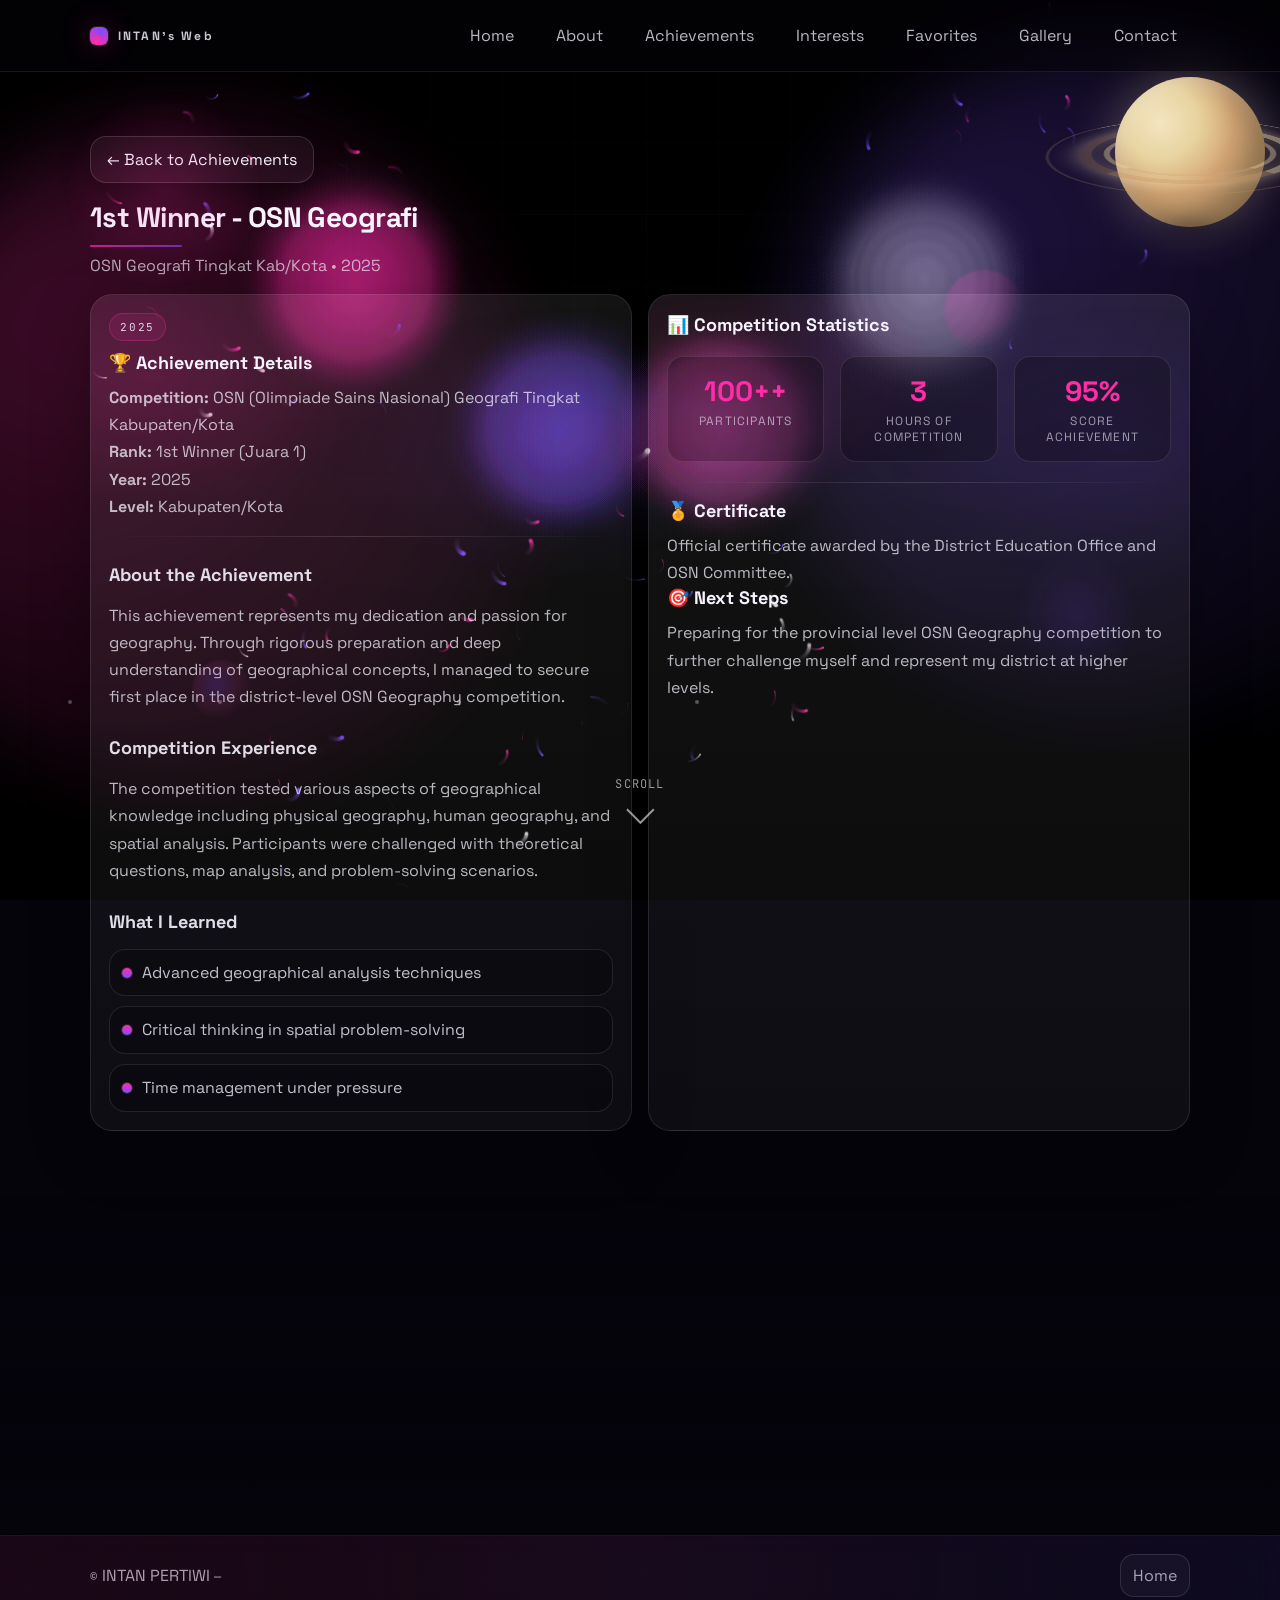
==== commit 9df4833e: "Update participant statistics in achievement HTML" ====
--- a/achievement-1st-winner.html
+++ b/achievement-1st-winner.html
@@ -127,7 +127,7 @@
               <!-- EDIT INI: Isi statistik kompetisi jika ada -->
               <div class="stats-grid">
                 <div class="stat-item">
-                  <div class="stat-number">150+</div>
+                  <div class="stat-number">100++</div>
                   <div class="stat-label">Participants</div>
                 </div>
                 <div class="stat-item">
